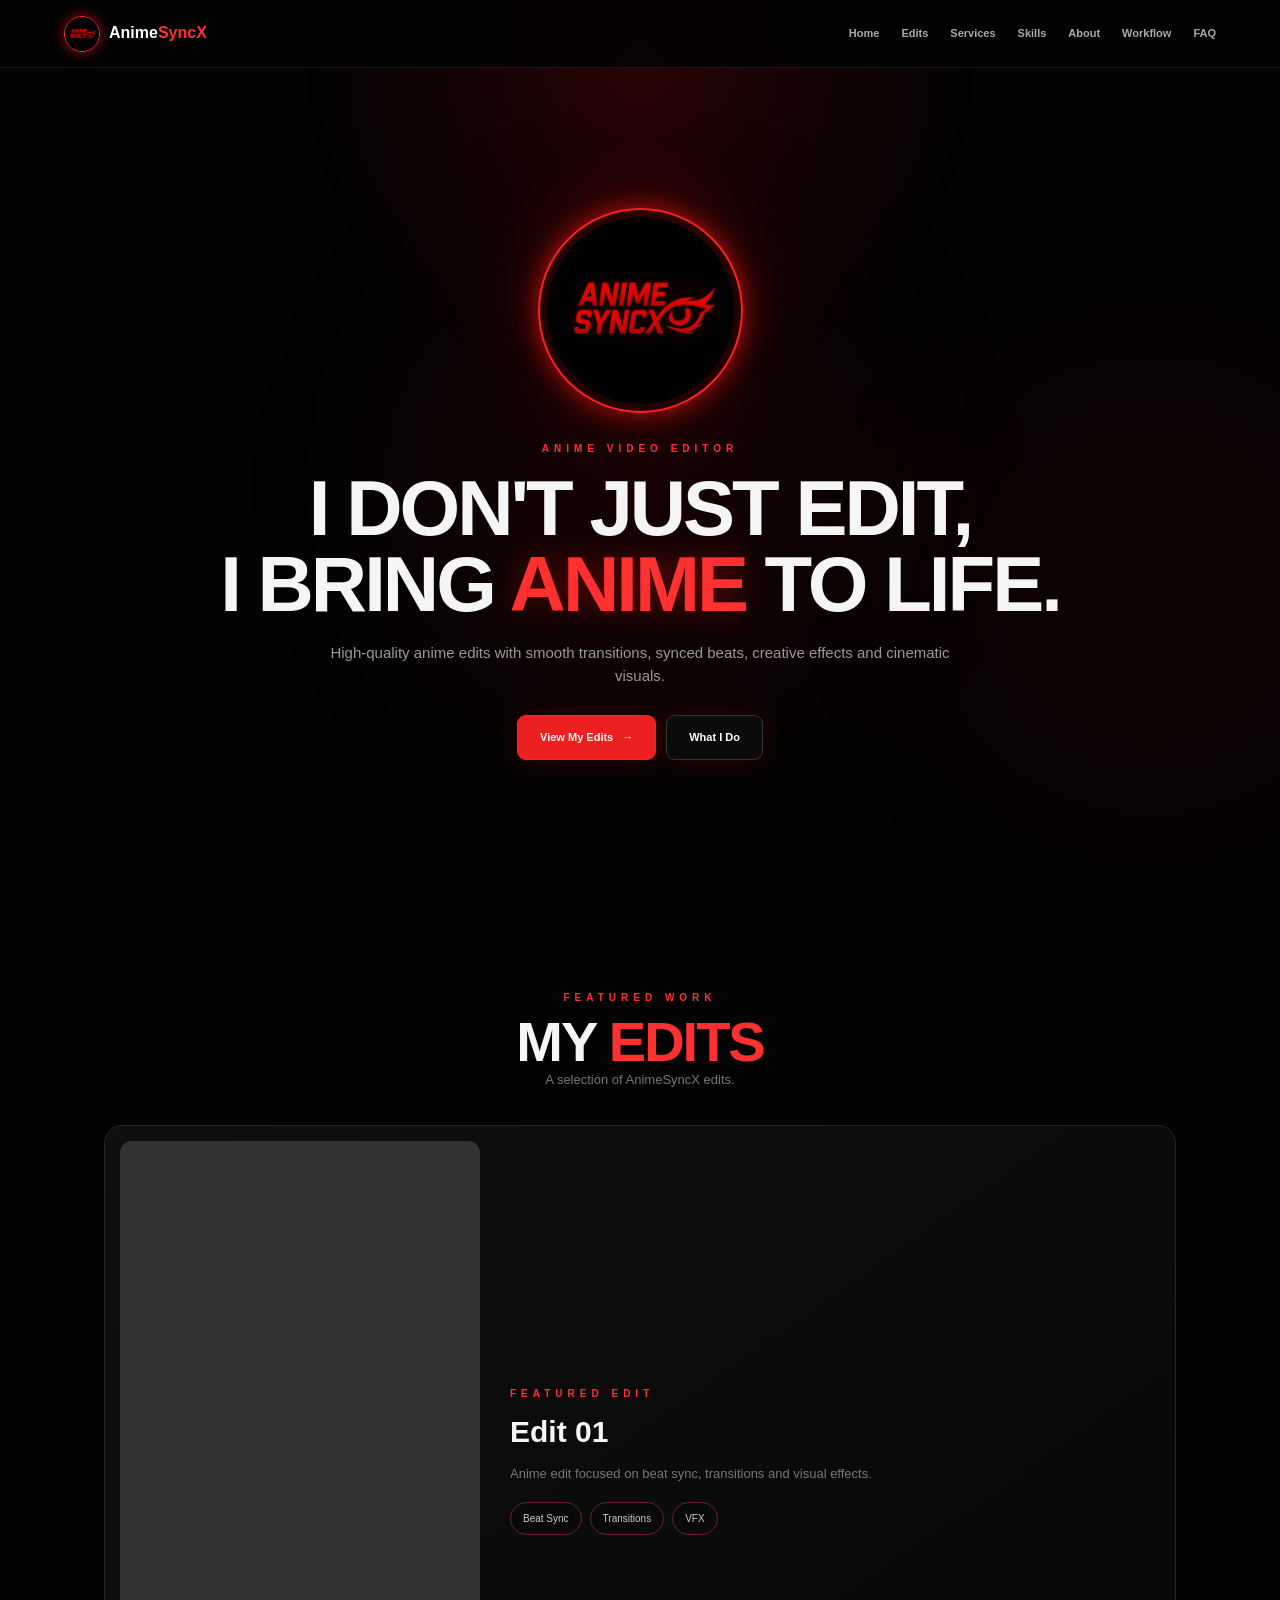
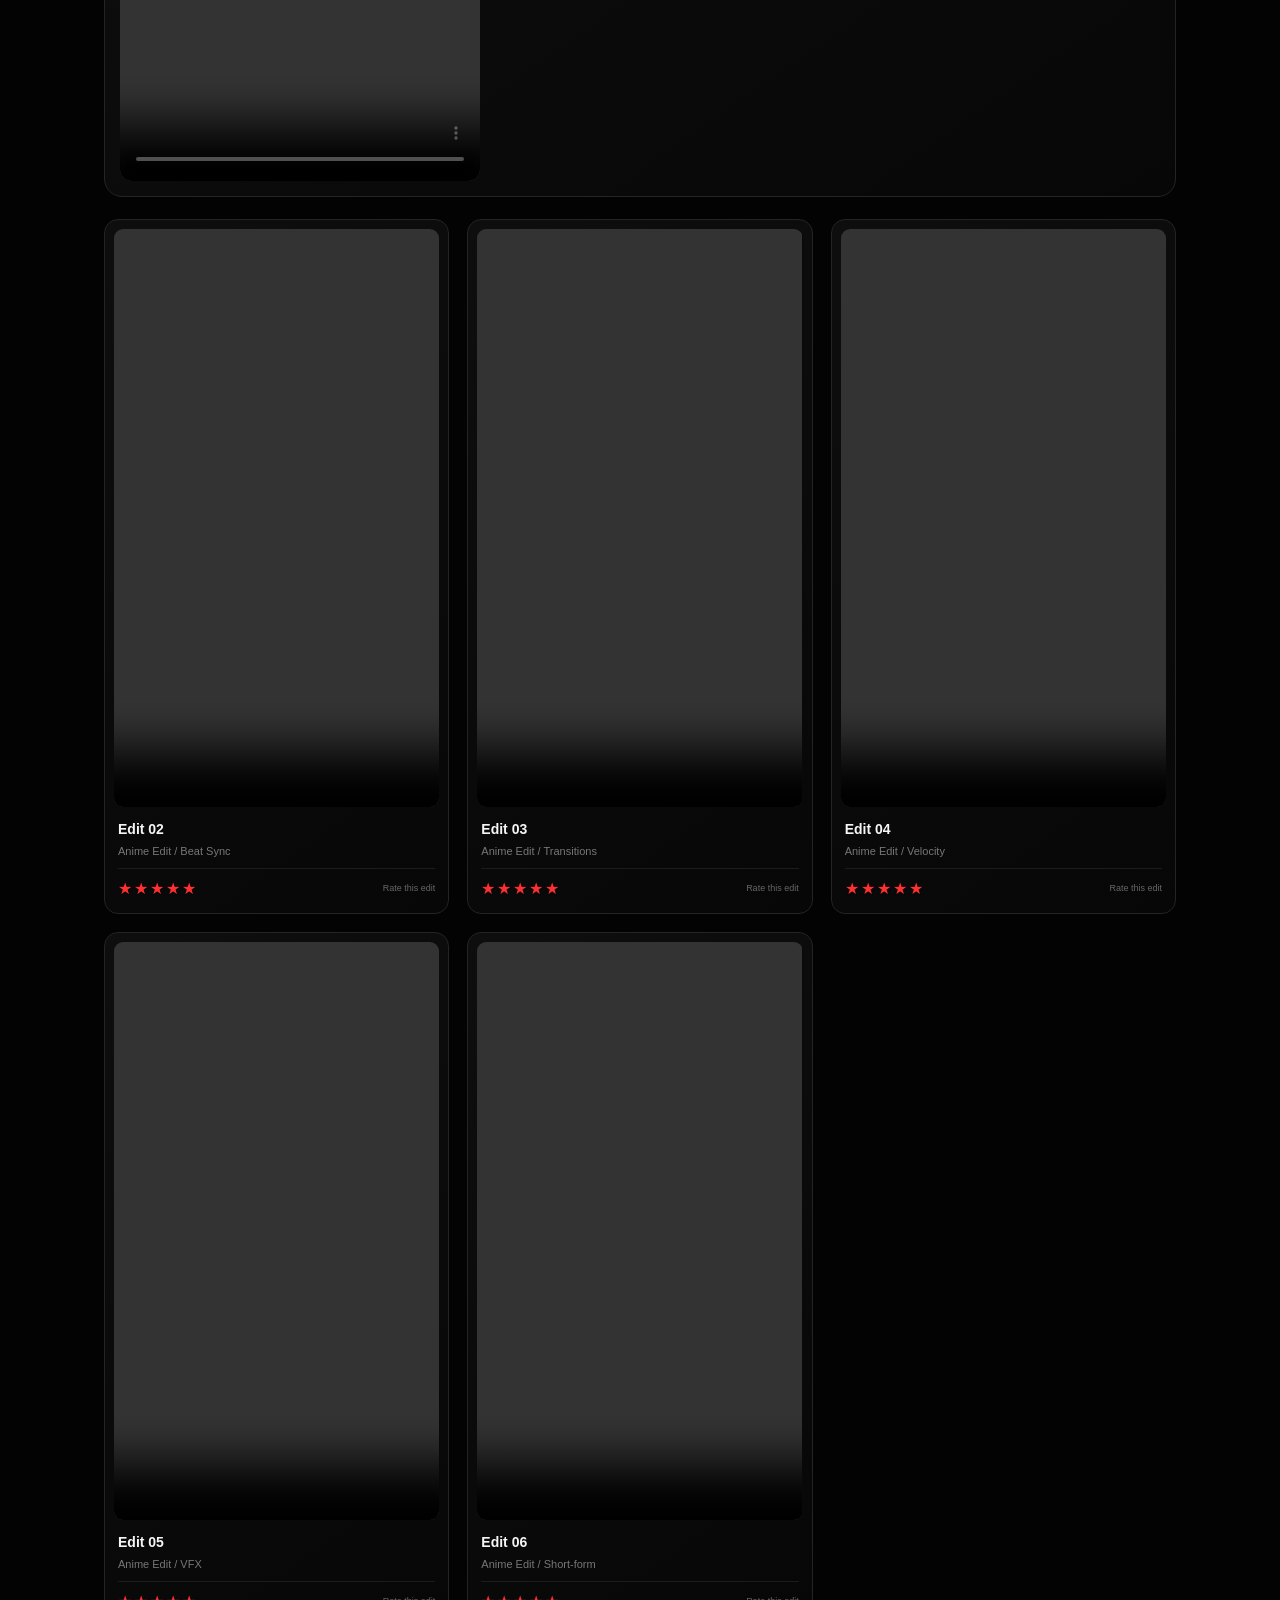
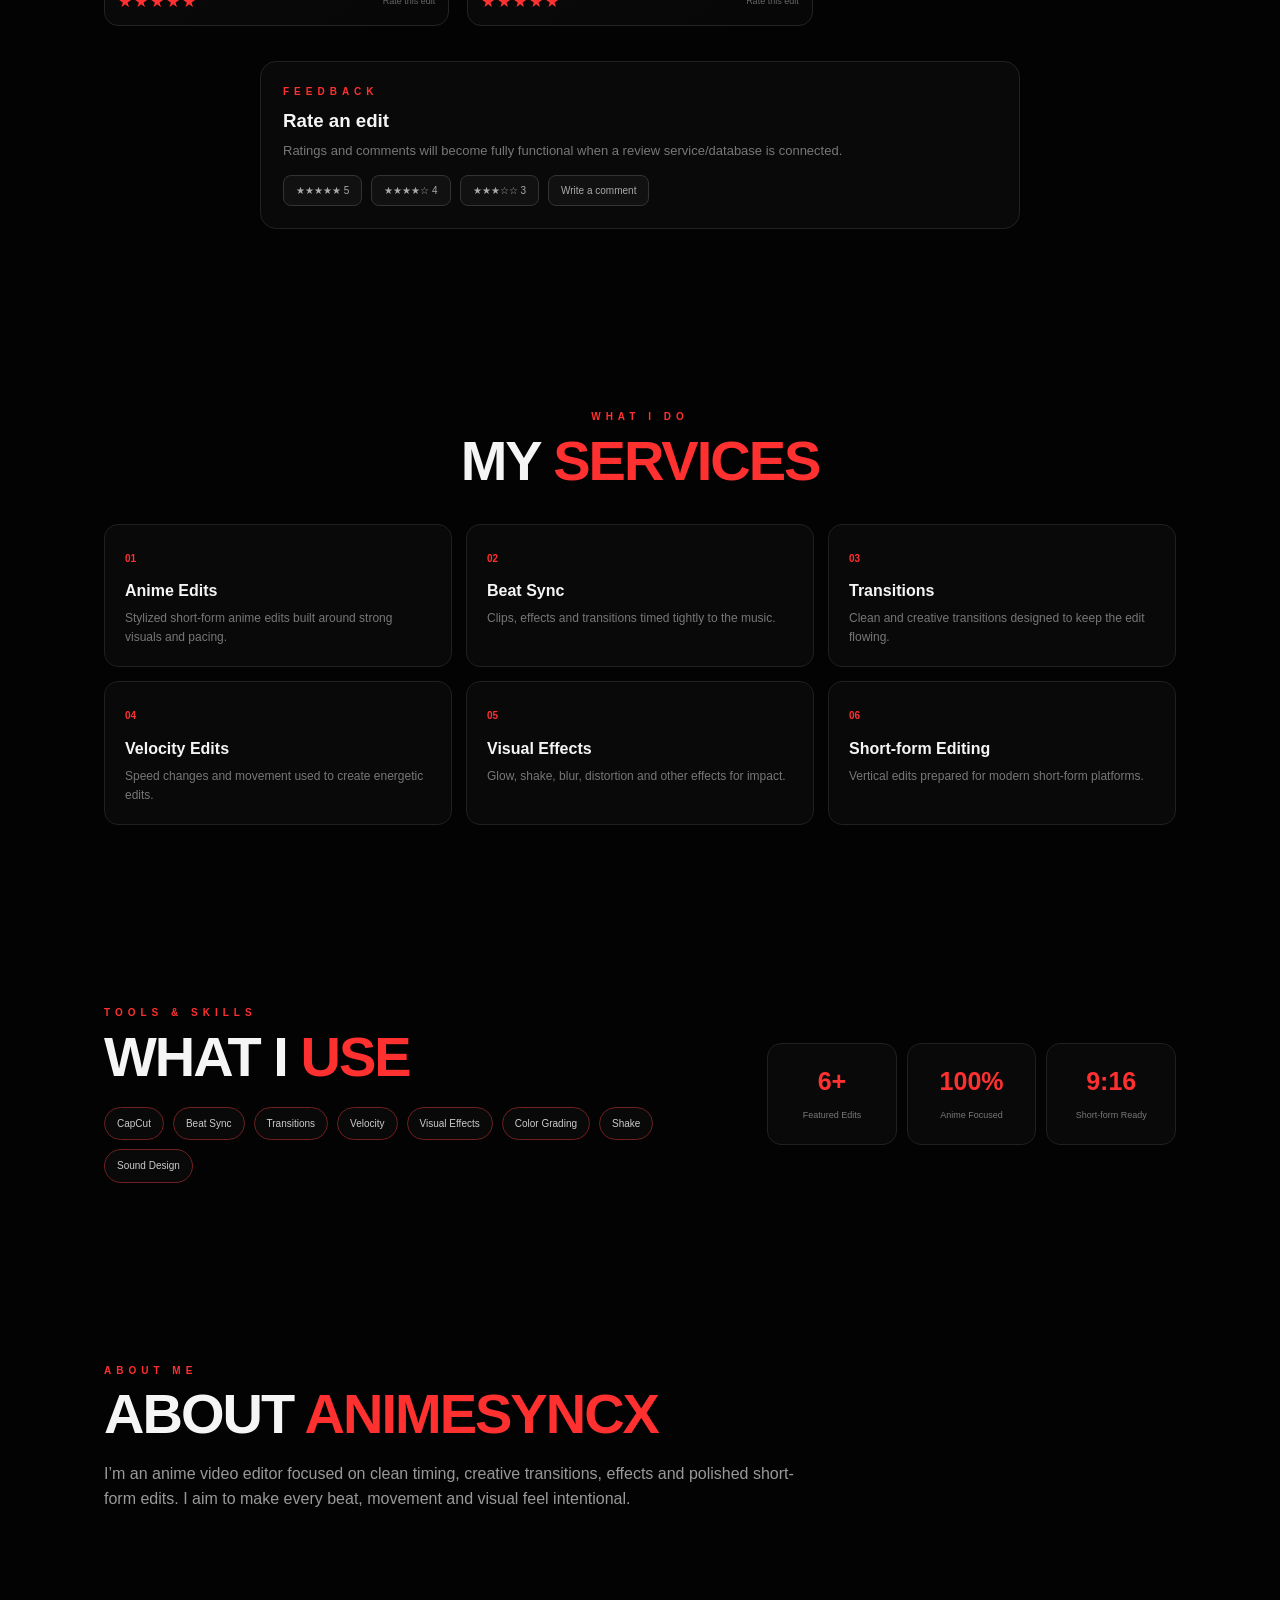
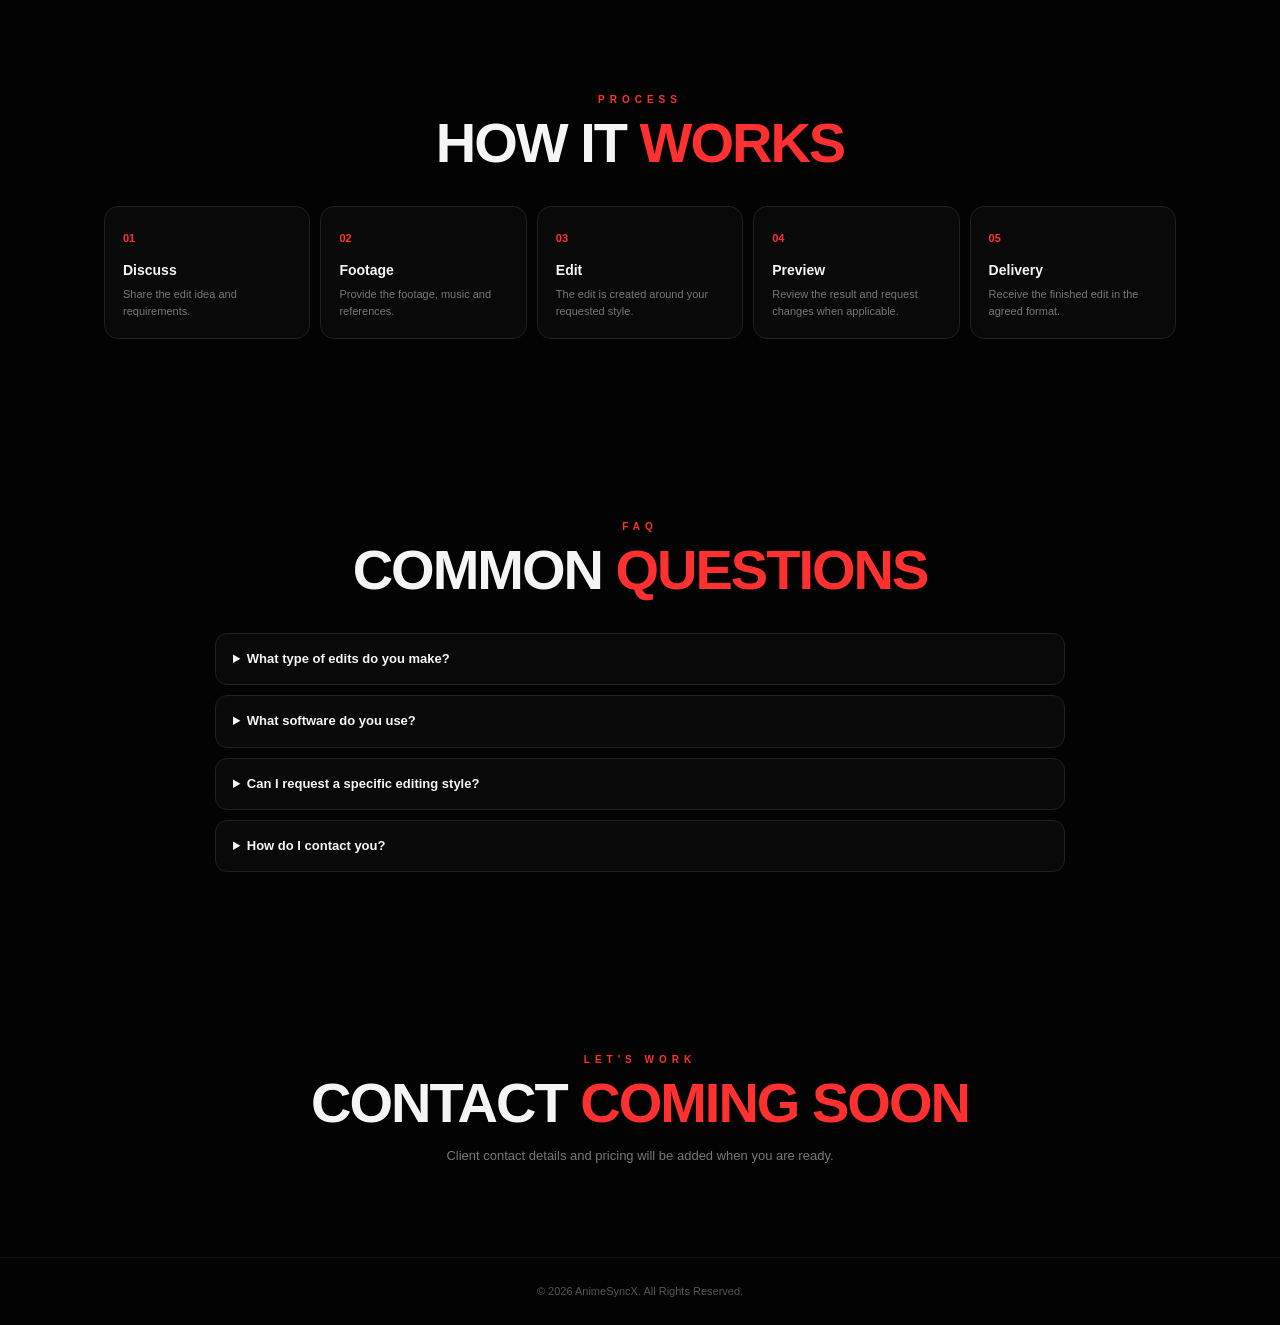
==== AnimeSyncX_index.html @ 9ec36133 "Add files via upload" ====
<!DOCTYPE html>
<html lang="en">
<head>
<meta charset="UTF-8">
<meta name="viewport" content="width=device-width, initial-scale=1.0">
<meta name="description" content="AnimeSyncX — Anime video editor portfolio featuring beat sync, transitions, velocity editing and visual effects.">
<title>AnimeSyncX — Anime Video Editor</title>
<link rel="icon" href="logo.png" type="image/png">
<link rel="stylesheet" href="style.css">
</head>
<body>
<header class="nav">
<a href="#home" class="brand"><img src="logo.png" alt="AnimeSyncX logo"><span>Anime<span class="red">SyncX</span></span></a>
<nav>
<a href="#home">Home</a><a href="#work">Edits</a><a href="#services">Services</a><a href="#skills">Skills</a><a href="#about">About</a><a href="#workflow">Workflow</a><a href="#faq">FAQ</a>
</nav>
</header>
<main>
<section id="home" class="hero">
<div class="hero-logo"><img src="logo.png" alt="AnimeSyncX logo"></div>
<p class="eyebrow">ANIME VIDEO EDITOR</p>
<h1>I DON'T JUST EDIT,<br>I BRING <span>ANIME</span> TO LIFE.</h1>
<p class="intro">High-quality anime edits with smooth transitions, synced beats, creative effects and cinematic visuals.</p>
<div class="hero-actions"><a class="button" href="#work">View My Edits <span>→</span></a><a class="button secondary" href="#services">What I Do</a></div>
</section>

<section id="work" class="section">
<div class="section-head"><p class="eyebrow">FEATURED WORK</p><h2>MY <span class="red">EDITS</span></h2><p class="muted">A selection of AnimeSyncX edits.</p></div>
<div class="featured-card">
<div class="featured-video"><video controls playsinline preload="metadata" src="videos/edit1.mp4"></video></div>
<div class="featured-info"><p class="eyebrow">FEATURED EDIT</p><h3>Edit 01</h3><p class="muted">Anime edit focused on beat sync, transitions and visual effects.</p><div class="tags"><span>Beat Sync</span><span>Transitions</span><span>VFX</span></div></div>
</div>

<div class="work-grid">
<article class="card"><video controls playsinline preload="metadata" src="videos/edit2.mp4"></video><h3>Edit 02</h3><p>Anime Edit / Beat Sync</p><div class="rating"><span>★★★★★</span><small>Rate this edit</small></div></article>
<article class="card"><video controls playsinline preload="metadata" src="videos/edit3.mp4"></video><h3>Edit 03</h3><p>Anime Edit / Transitions</p><div class="rating"><span>★★★★★</span><small>Rate this edit</small></div></article>
<article class="card"><video controls playsinline preload="metadata" src="videos/edit4.mp4"></video><h3>Edit 04</h3><p>Anime Edit / Velocity</p><div class="rating"><span>★★★★★</span><small>Rate this edit</small></div></article>
<article class="card"><video controls playsinline preload="metadata" src="videos/edit5.mp4"></video><h3>Edit 05</h3><p>Anime Edit / VFX</p><div class="rating"><span>★★★★★</span><small>Rate this edit</small></div></article>
<article class="card"><video controls playsinline preload="metadata" src="videos/edit6.mp4"></video><h3>Edit 06</h3><p>Anime Edit / Short-form</p><div class="rating"><span>★★★★★</span><small>Rate this edit</small></div></article>
</div>

<div class="review-box"><p class="eyebrow">FEEDBACK</p><h3>Rate an edit</h3><p class="muted">Ratings and comments will become fully functional when a review service/database is connected.</p><div class="review-actions"><button type="button">★★★★★ 5</button><button type="button">★★★★☆ 4</button><button type="button">★★★☆☆ 3</button><button type="button">Write a comment</button></div></div>
</section>

<section id="services" class="section"><div class="section-head"><p class="eyebrow">WHAT I DO</p><h2>MY <span class="red">SERVICES</span></h2></div>
<div class="service-grid">
<article class="service"><span>01</span><h3>Anime Edits</h3><p>Stylized short-form anime edits built around strong visuals and pacing.</p></article>
<article class="service"><span>02</span><h3>Beat Sync</h3><p>Clips, effects and transitions timed tightly to the music.</p></article>
<article class="service"><span>03</span><h3>Transitions</h3><p>Clean and creative transitions designed to keep the edit flowing.</p></article>
<article class="service"><span>04</span><h3>Velocity Edits</h3><p>Speed changes and movement used to create energetic edits.</p></article>
<article class="service"><span>05</span><h3>Visual Effects</h3><p>Glow, shake, blur, distortion and other effects for impact.</p></article>
<article class="service"><span>06</span><h3>Short-form Editing</h3><p>Vertical edits prepared for modern short-form platforms.</p></article>
</div></section>

<section id="skills" class="section split-section"><div><p class="eyebrow">TOOLS & SKILLS</p><h2>WHAT I <span class="red">USE</span></h2><div class="skills"><span>CapCut</span><span>Beat Sync</span><span>Transitions</span><span>Velocity</span><span>Visual Effects</span><span>Color Grading</span><span>Shake</span><span>Sound Design</span></div></div>
<div class="stats"><div><strong>6+</strong><small>Featured Edits</small></div><div><strong>100%</strong><small>Anime Focused</small></div><div><strong>9:16</strong><small>Short-form Ready</small></div></div></section>

<section id="about" class="section about"><p class="eyebrow">ABOUT ME</p><h2>ABOUT <span class="red">ANIMESYNCX</span></h2><p class="about-text">I’m an anime video editor focused on clean timing, creative transitions, effects and polished short-form edits. I aim to make every beat, movement and visual feel intentional.</p></section>

<section id="workflow" class="section"><div class="section-head"><p class="eyebrow">PROCESS</p><h2>HOW IT <span class="red">WORKS</span></h2></div><div class="workflow">
<div><b>01</b><h3>Discuss</h3><p>Share the edit idea and requirements.</p></div><div><b>02</b><h3>Footage</h3><p>Provide the footage, music and references.</p></div><div><b>03</b><h3>Edit</h3><p>The edit is created around your requested style.</p></div><div><b>04</b><h3>Preview</h3><p>Review the result and request changes when applicable.</p></div><div><b>05</b><h3>Delivery</h3><p>Receive the finished edit in the agreed format.</p></div>
</div></section>

<section id="faq" class="section"><div class="section-head"><p class="eyebrow">FAQ</p><h2>COMMON <span class="red">QUESTIONS</span></h2></div><div class="faq">
<details><summary>What type of edits do you make?</summary><p>Anime edits, beat-sync edits, transition edits, velocity edits, VFX edits and short-form content.</p></details>
<details><summary>What software do you use?</summary><p>CapCut is currently part of my editing workflow.</p></details>
<details><summary>Can I request a specific editing style?</summary><p>Yes. You can provide references and explain the style you want.</p></details>
<details><summary>How do I contact you?</summary><p>Contact details will be added here when AnimeSyncX is ready for client work.</p></details>
</div></section>

<section id="contact" class="section contact"><p class="eyebrow">LET'S WORK</p><h2>CONTACT <span class="red">COMING SOON</span></h2><p class="muted">Client contact details and pricing will be added when you are ready.</p></section>
</main>
<footer>© 2026 AnimeSyncX. All Rights Reserved.</footer>
</body>
</html>
---- style.css ----
*{box-sizing:border-box;margin:0;padding:0}
html{scroll-behavior:smooth}
body{font-family:Arial,Helvetica,sans-serif;background:#030303;color:#f5f5f5;line-height:1.55;overflow-x:hidden}
body:before{content:"";position:fixed;inset:0;pointer-events:none;background:radial-gradient(circle at 50% 7%,rgba(255,15,15,.15),transparent 32%),radial-gradient(circle at 90% 65%,rgba(255,0,0,.06),transparent 28%);z-index:-2}
.nav{position:sticky;top:0;z-index:50;min-height:68px;padding:10px 5%;display:flex;align-items:center;justify-content:space-between;background:rgba(3,3,3,.84);backdrop-filter:blur(18px);border-bottom:1px solid #181818}
.brand{display:flex;align-items:center;gap:9px;color:#fff;text-decoration:none;font-weight:900;font-size:16px}.brand img{width:36px;height:36px;border-radius:50%;object-fit:cover;border:1px solid #ff2424;box-shadow:0 0 14px rgba(255,30,30,.55)}.brand .red,.red{color:#ff3030}
.nav nav{display:flex;gap:22px}.nav nav a{color:#aaa;text-decoration:none;font-size:11px;font-weight:800;transition:.2s}.nav nav a:hover{color:#ff3030}
.hero{min-height:calc(100vh - 68px);display:flex;flex-direction:column;align-items:center;justify-content:center;text-align:center;padding:70px 6%;position:relative}
.hero:before{content:"";position:absolute;width:430px;height:430px;border-radius:50%;background:rgba(255,0,0,.08);filter:blur(100px);z-index:-1}
.hero-logo{width:205px;height:205px;border-radius:50%;padding:7px;border:2px solid #ff2222;box-shadow:0 0 25px rgba(255,20,20,.7),0 0 90px rgba(255,0,0,.18),inset 0 0 30px rgba(255,0,0,.18);margin-bottom:28px}.hero-logo img{width:100%;height:100%;border-radius:50%;object-fit:cover}
.eyebrow{color:#ff3030;font-size:10px;font-weight:900;letter-spacing:5px}
h1{font-size:clamp(42px,7vw,78px);line-height:.98;letter-spacing:-3px;margin:14px 0 18px;font-weight:900}h1 span{color:#ff3030;text-shadow:0 0 28px rgba(255,20,20,.35)}
.intro{max-width:620px;color:#999;font-size:15px;margin-bottom:28px}
.hero-actions{display:flex;gap:10px;flex-wrap:wrap;justify-content:center}.button{display:inline-flex;align-items:center;gap:9px;padding:13px 22px;border:1px solid #ff2424;border-radius:9px;background:#ed2020;color:#fff;text-decoration:none;font-size:11px;font-weight:900;box-shadow:0 0 22px rgba(255,20,20,.16);transition:.25s}.button:hover{background:#ff3030;transform:translateY(-2px);box-shadow:0 0 30px rgba(255,20,20,.4)}.button.secondary{background:#0b0b0b;border-color:#333}
.section{max-width:1200px;margin:auto;padding:90px 5%}.section-head{text-align:center;margin-bottom:35px}h2{font-size:clamp(36px,5vw,56px);line-height:1;margin-top:8px;letter-spacing:-2px}.muted{color:#777;font-size:13px}
.featured-card{display:grid;grid-template-columns:minmax(230px,360px) 1fr;gap:30px;align-items:center;background:linear-gradient(145deg,#0f0f0f,#070707);border:1px solid #242424;border-radius:18px;padding:15px;margin-bottom:22px}.featured-video video{width:100%;aspect-ratio:9/16;display:block;object-fit:cover;border-radius:12px;background:#090909}.featured-info h3{font-size:30px;margin:8px 0}.tags{display:flex;flex-wrap:wrap;gap:8px;margin-top:18px}.tags span,.skills span{border:1px solid #712020;border-radius:999px;padding:8px 12px;color:#ccc;font-size:10px;background:#090909}
.work-grid{display:grid;grid-template-columns:repeat(3,1fr);gap:18px}.card{background:linear-gradient(145deg,#0e0e0e,#070707);border:1px solid #242424;border-radius:14px;padding:9px;transition:.3s;overflow:hidden}.card:hover{transform:translateY(-7px);border-color:#e52a2a;box-shadow:0 15px 45px rgba(0,0,0,.6),0 0 22px rgba(255,20,20,.12)}.card video{width:100%;aspect-ratio:9/16;display:block;object-fit:cover;border-radius:9px;background:#090909}.card h3{font-size:14px;margin:12px 4px 2px}.card p{color:#777;font-size:11px;margin:0 4px 5px}.rating{display:flex;align-items:center;justify-content:space-between;border-top:1px solid #1c1c1c;margin:8px 4px 2px;padding-top:8px}.rating span{color:#ff3030;letter-spacing:2px}.rating small{color:#666;font-size:9px}
.review-box{max-width:760px;margin:35px auto 0;padding:22px;background:#090909;border:1px solid #222;border-radius:16px}.review-box h3{margin:6px 0}.review-actions{display:flex;gap:9px;flex-wrap:wrap;margin-top:14px}.review-actions button{border:1px solid #333;background:#111;color:#aaa;border-radius:8px;padding:9px 12px;font-size:10px}.review-actions button:hover{border-color:#ff3030;color:#fff}
.service-grid{display:grid;grid-template-columns:repeat(3,1fr);gap:14px}.service{background:#090909;border:1px solid #202020;border-radius:14px;padding:20px;transition:.25s}.service:hover{border-color:#8e2020;transform:translateY(-4px)}.service span{color:#ff3030;font-size:10px;font-weight:900}.service h3{margin:10px 0 5px;font-size:16px}.service p{color:#777;font-size:12px}
.split-section{display:grid;grid-template-columns:1.2fr .8fr;gap:50px;align-items:center}.skills{display:flex;flex-wrap:wrap;gap:9px;margin-top:22px}.stats{display:grid;grid-template-columns:repeat(3,1fr);gap:10px}.stats div{background:#090909;border:1px solid #202020;border-radius:14px;padding:18px 10px;text-align:center}.stats strong{display:block;color:#ff3030;font-size:25px}.stats small{color:#777;font-size:9px}.about-text{max-width:720px;color:#999;font-size:16px;margin-top:20px}
.workflow{display:grid;grid-template-columns:repeat(5,1fr);gap:10px}.workflow div{background:#090909;border:1px solid #202020;border-radius:14px;padding:18px}.workflow b{color:#ff3030;font-size:11px}.workflow h3{font-size:14px;margin:10px 0 4px}.workflow p{color:#777;font-size:11px}
.faq{max-width:850px;margin:auto;display:grid;gap:10px}.faq details{background:#090909;border:1px solid #202020;border-radius:12px;padding:15px 17px}.faq summary{cursor:pointer;font-weight:700;font-size:13px}.faq details p{color:#777;font-size:12px;margin-top:10px}
.contact{text-align:center}.contact .muted{margin-top:15px}
footer{text-align:center;color:#555;font-size:11px;padding:25px;border-top:1px solid #151515}
@media(max-width:900px){.work-grid,.service-grid{grid-template-columns:repeat(2,1fr)}.workflow{grid-template-columns:repeat(2,1fr)}.split-section{grid-template-columns:1fr}.featured-card{grid-template-columns:250px 1fr}}
@media(max-width:600px){.nav{flex-direction:column;gap:10px;padding:12px 5%}.nav nav{gap:13px;flex-wrap:wrap;justify-content:center}.nav nav a{font-size:9px}.hero{padding:60px 5%}.hero-logo{width:165px;height:165px}h1{font-size:43px}.work-grid,.service-grid,.workflow{grid-template-columns:1fr}.featured-card{grid-template-columns:1fr}.featured-video{max-width:270px;margin:auto}.section{padding:70px 5%}.stats{grid-template-columns:1fr 1fr 1fr}}
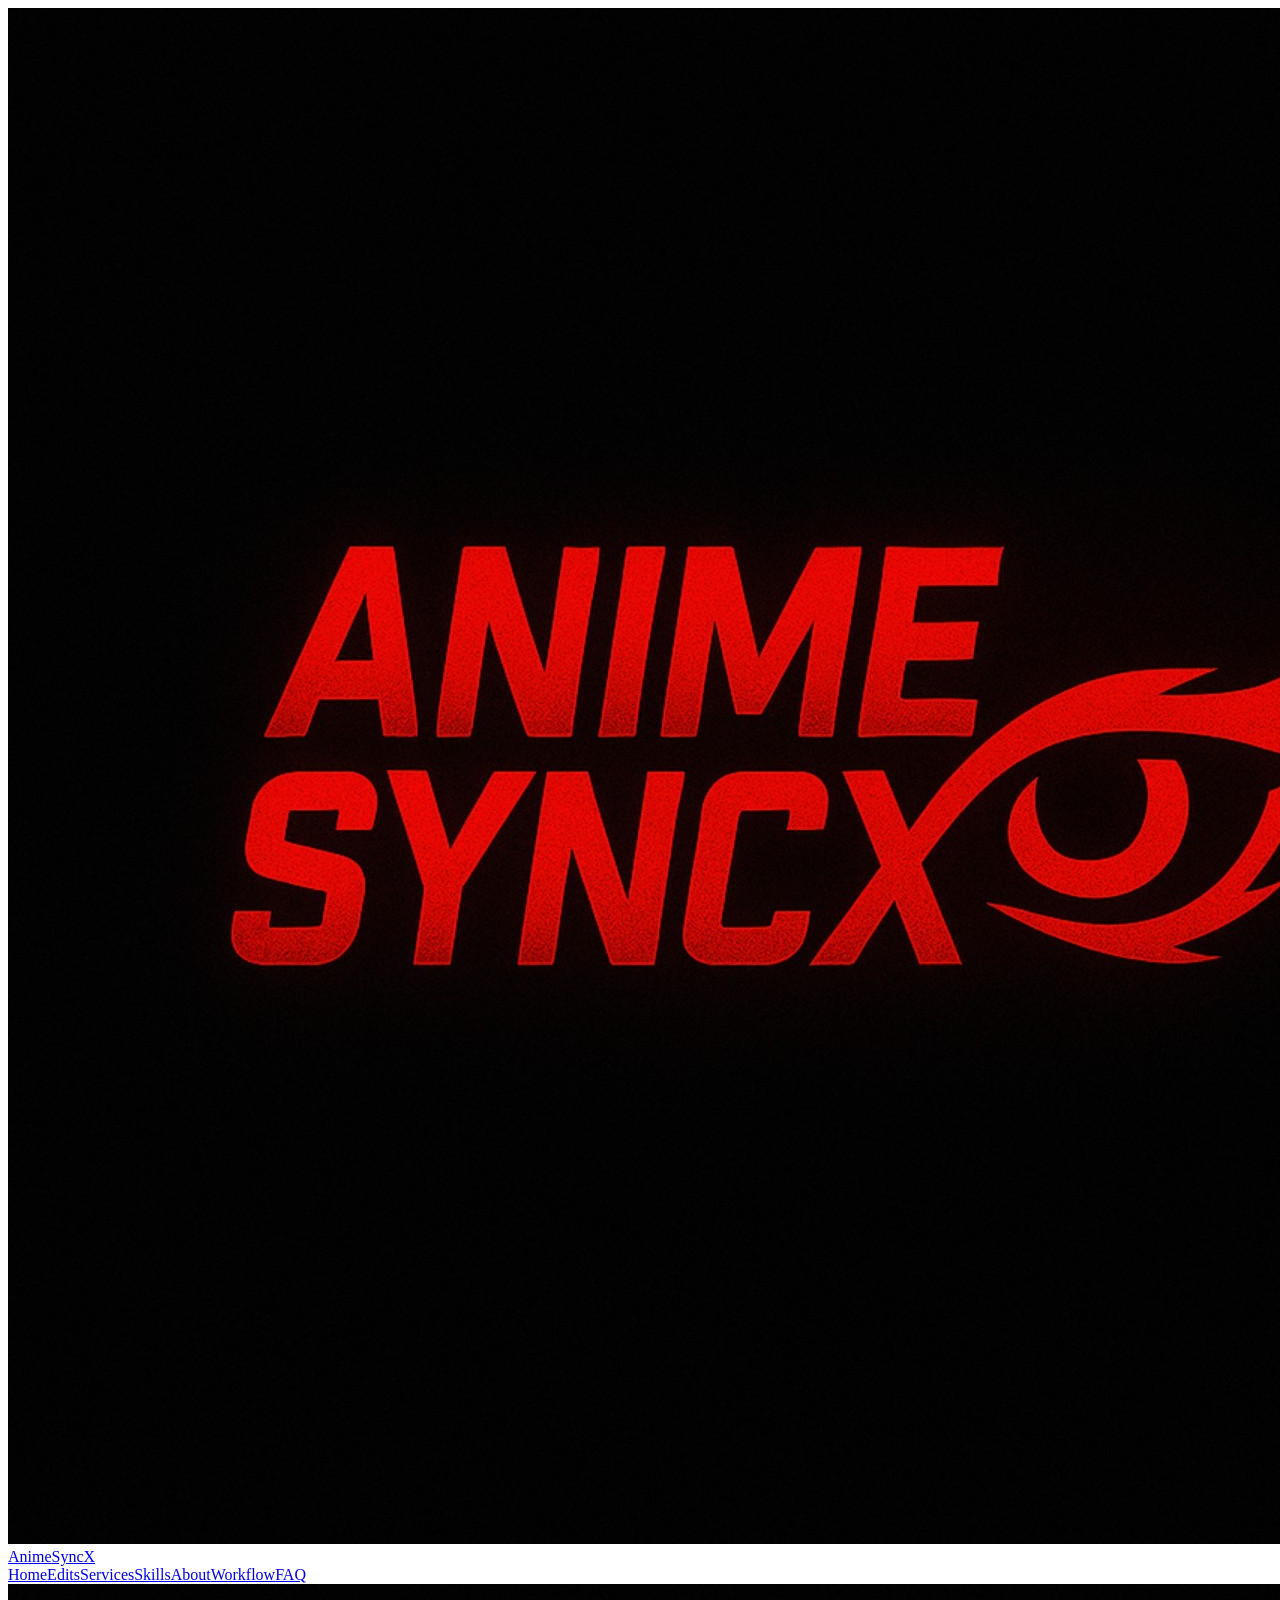
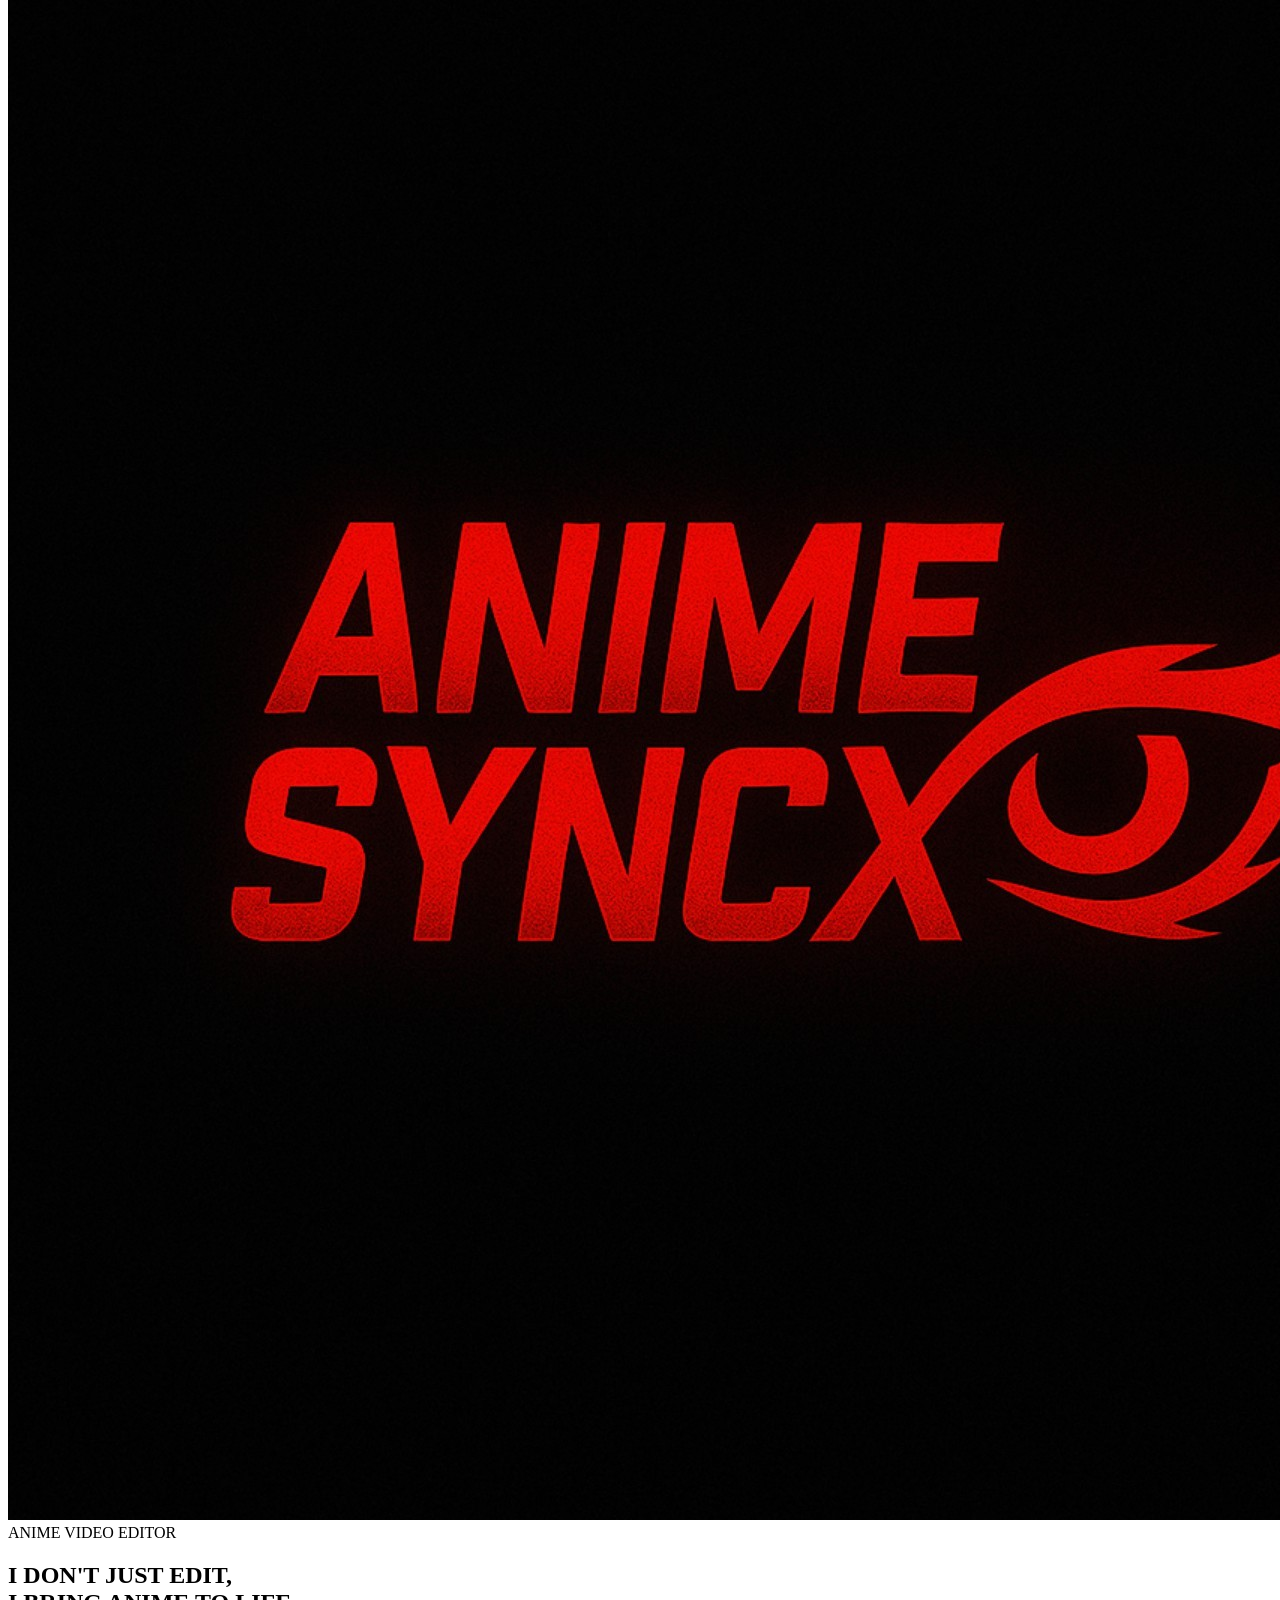
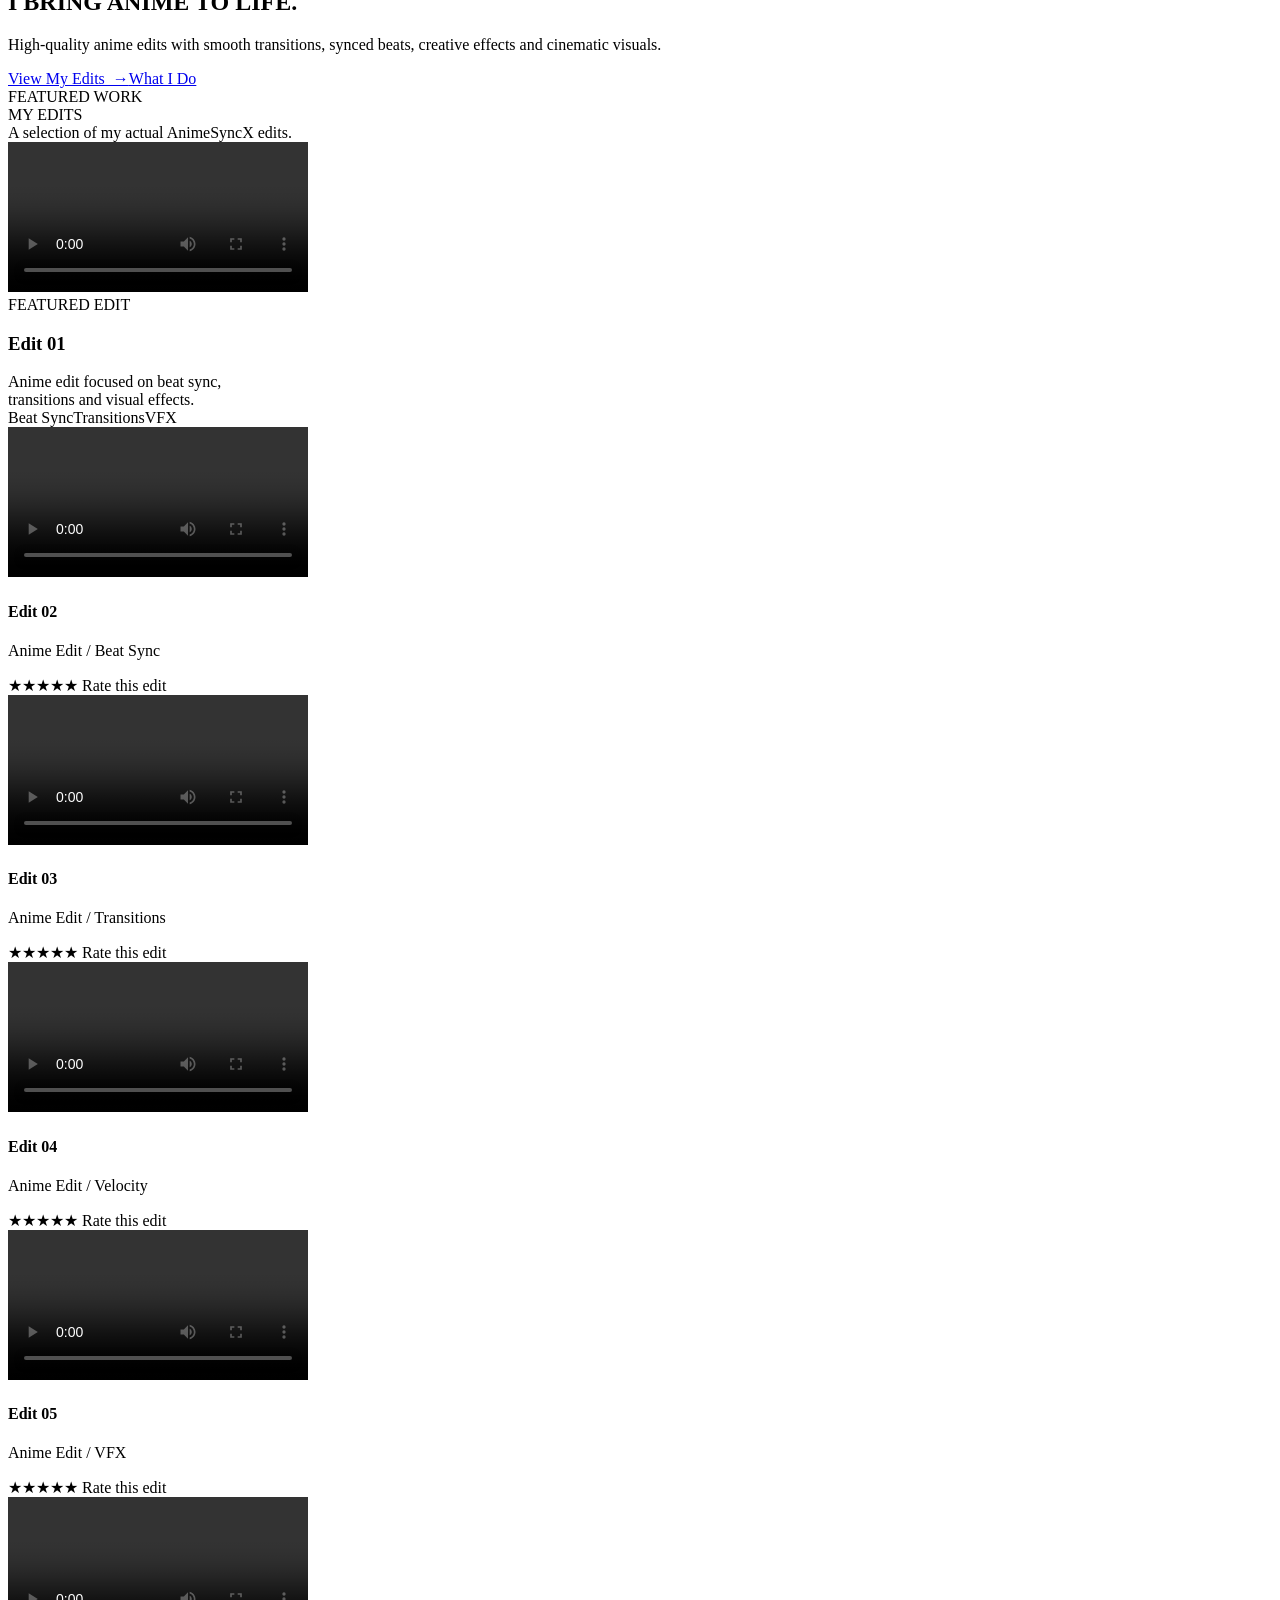
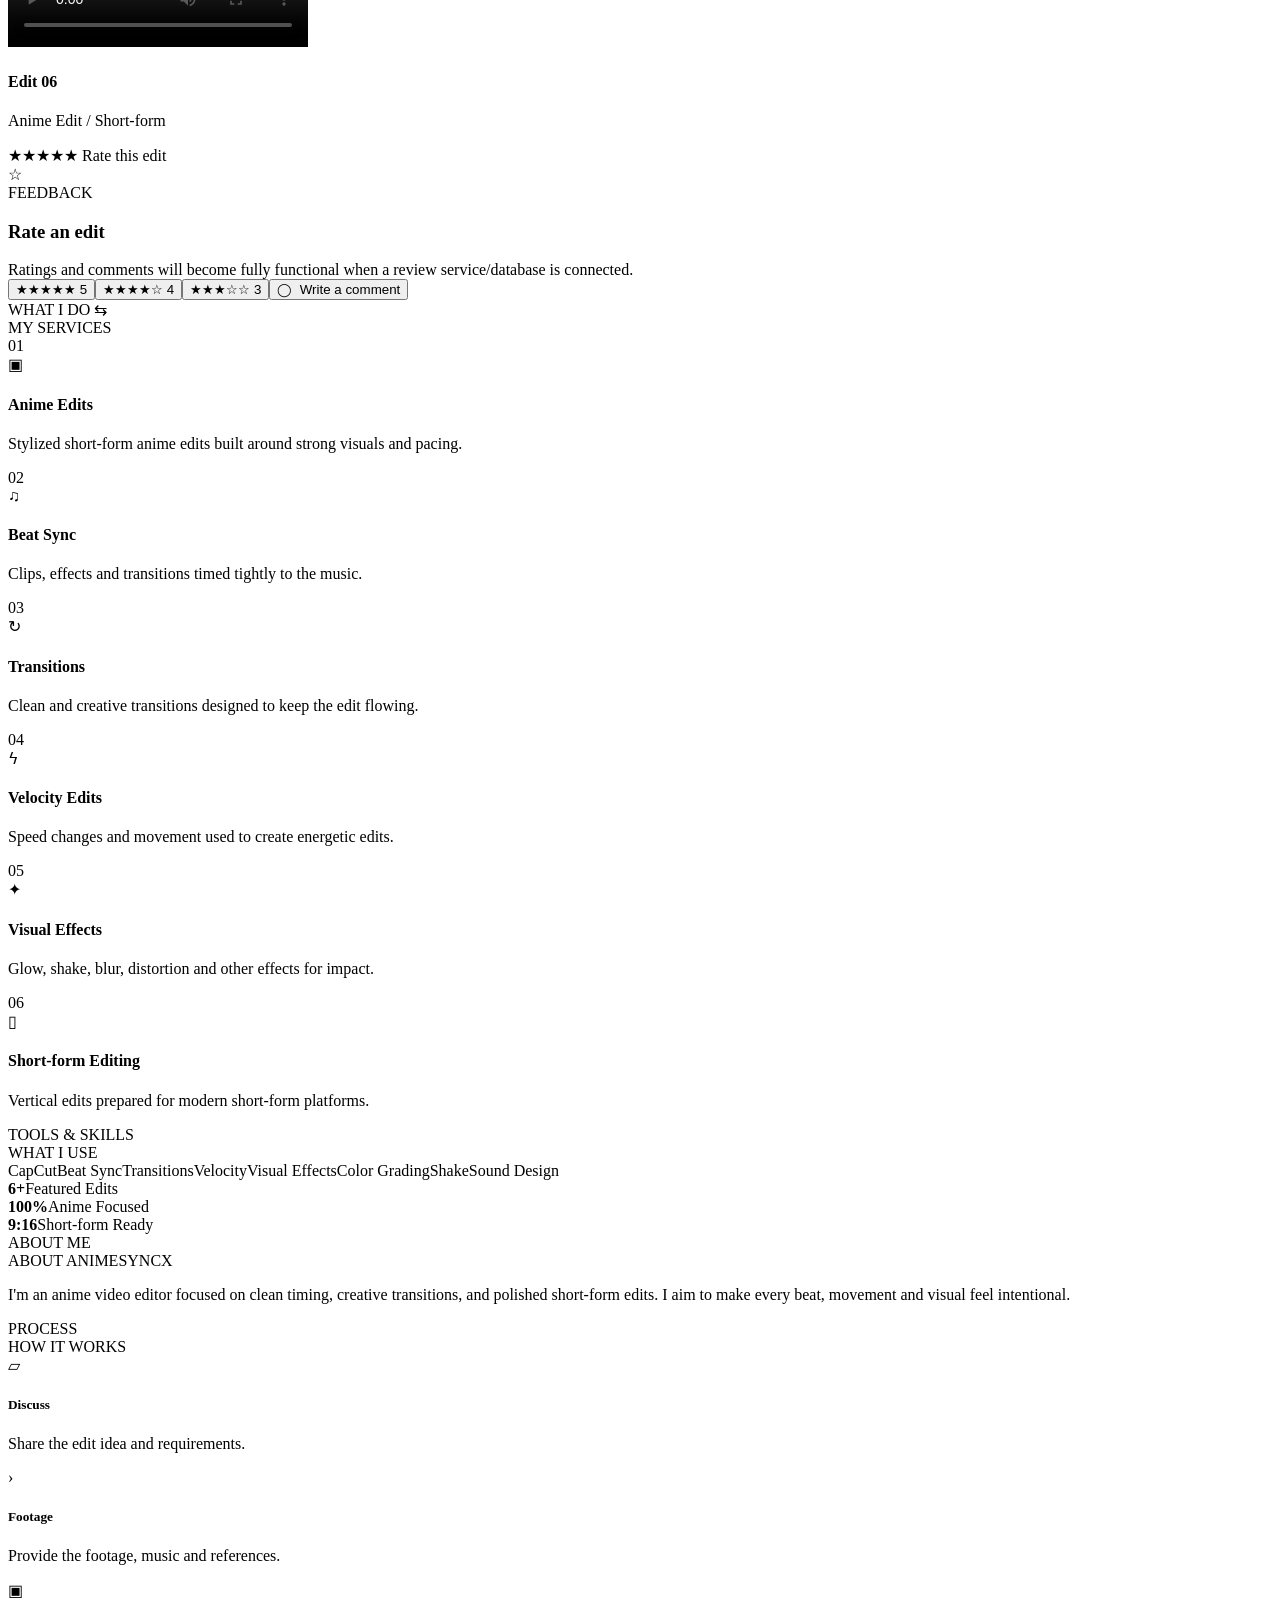
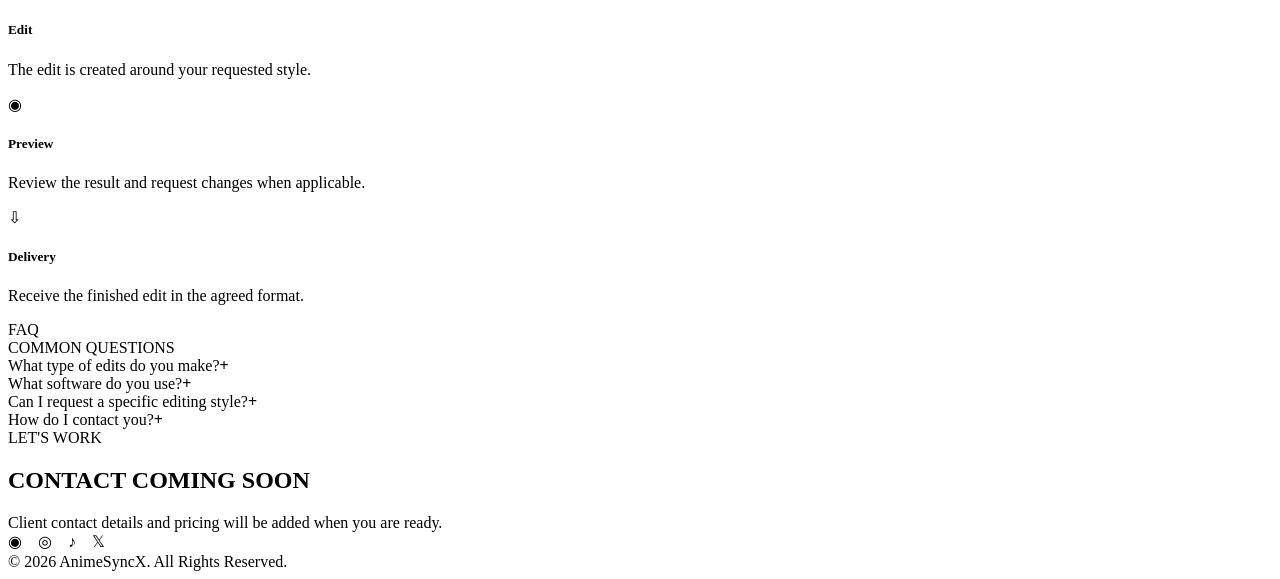
==== commit 41b5d596: "Add files via upload" ====
--- a/AnimeSyncX_index.html
+++ b/AnimeSyncX_index.html
@@ -1,75 +1,55 @@
-<!DOCTYPE html>
+<!doctype html>
 <html lang="en">
 <head>
-<meta charset="UTF-8">
-<meta name="viewport" content="width=device-width, initial-scale=1.0">
-<meta name="description" content="AnimeSyncX — Anime video editor portfolio featuring beat sync, transitions, velocity editing and visual effects.">
+<meta charset="utf-8">
+<meta name="viewport" content="width=device-width,initial-scale=1">
 <title>AnimeSyncX — Anime Video Editor</title>
-<link rel="icon" href="logo.png" type="image/png">
 <link rel="stylesheet" href="style.css">
 </head>
 <body>
-<header class="nav">
-<a href="#home" class="brand"><img src="logo.png" alt="AnimeSyncX logo"><span>Anime<span class="red">SyncX</span></span></a>
-<nav>
-<a href="#home">Home</a><a href="#work">Edits</a><a href="#services">Services</a><a href="#skills">Skills</a><a href="#about">About</a><a href="#workflow">Workflow</a><a href="#faq">FAQ</a>
-</nav>
-</header>
-<main>
-<section id="home" class="hero">
-<div class="hero-logo"><img src="logo.png" alt="AnimeSyncX logo"></div>
-<p class="eyebrow">ANIME VIDEO EDITOR</p>
+<header class="nav"><div class="nav-inner">
+<a class="brand" href="#home"><img src="logo.png" alt="AnimeSyncX logo"><span>Anime<span>SyncX</span></span></a>
+<nav class="nav-links"><a href="#home">Home</a><a href="#edits">Edits</a><a href="#services">Services</a><a href="#skills">Skills</a><a href="#about">About</a><a href="#workflow">Workflow</a><a href="#faq">FAQ</a></nav>
+</div></header>
+<main id="home">
+<section class="hero"><div class="container hero-inner">
+<div class="hero-logo"><img src="logo.png" alt="AnimeSyncX"></div>
+<div class="hero-copy"><div class="kicker">ANIME VIDEO EDITOR</div>
 <h1>I DON'T JUST EDIT,<br>I BRING <span>ANIME</span> TO LIFE.</h1>
-<p class="intro">High-quality anime edits with smooth transitions, synced beats, creative effects and cinematic visuals.</p>
-<div class="hero-actions"><a class="button" href="#work">View My Edits <span>→</span></a><a class="button secondary" href="#services">What I Do</a></div>
-</section>
-
-<section id="work" class="section">
-<div class="section-head"><p class="eyebrow">FEATURED WORK</p><h2>MY <span class="red">EDITS</span></h2><p class="muted">A selection of AnimeSyncX edits.</p></div>
-<div class="featured-card">
-<div class="featured-video"><video controls playsinline preload="metadata" src="videos/edit1.mp4"></video></div>
-<div class="featured-info"><p class="eyebrow">FEATURED EDIT</p><h3>Edit 01</h3><p class="muted">Anime edit focused on beat sync, transitions and visual effects.</p><div class="tags"><span>Beat Sync</span><span>Transitions</span><span>VFX</span></div></div>
-</div>
-
-<div class="work-grid">
-<article class="card"><video controls playsinline preload="metadata" src="videos/edit2.mp4"></video><h3>Edit 02</h3><p>Anime Edit / Beat Sync</p><div class="rating"><span>★★★★★</span><small>Rate this edit</small></div></article>
-<article class="card"><video controls playsinline preload="metadata" src="videos/edit3.mp4"></video><h3>Edit 03</h3><p>Anime Edit / Transitions</p><div class="rating"><span>★★★★★</span><small>Rate this edit</small></div></article>
-<article class="card"><video controls playsinline preload="metadata" src="videos/edit4.mp4"></video><h3>Edit 04</h3><p>Anime Edit / Velocity</p><div class="rating"><span>★★★★★</span><small>Rate this edit</small></div></article>
-<article class="card"><video controls playsinline preload="metadata" src="videos/edit5.mp4"></video><h3>Edit 05</h3><p>Anime Edit / VFX</p><div class="rating"><span>★★★★★</span><small>Rate this edit</small></div></article>
-<article class="card"><video controls playsinline preload="metadata" src="videos/edit6.mp4"></video><h3>Edit 06</h3><p>Anime Edit / Short-form</p><div class="rating"><span>★★★★★</span><small>Rate this edit</small></div></article>
-</div>
-
-<div class="review-box"><p class="eyebrow">FEEDBACK</p><h3>Rate an edit</h3><p class="muted">Ratings and comments will become fully functional when a review service/database is connected.</p><div class="review-actions"><button type="button">★★★★★ 5</button><button type="button">★★★★☆ 4</button><button type="button">★★★☆☆ 3</button><button type="button">Write a comment</button></div></div>
-</section>
-
-<section id="services" class="section"><div class="section-head"><p class="eyebrow">WHAT I DO</p><h2>MY <span class="red">SERVICES</span></h2></div>
-<div class="service-grid">
-<article class="service"><span>01</span><h3>Anime Edits</h3><p>Stylized short-form anime edits built around strong visuals and pacing.</p></article>
-<article class="service"><span>02</span><h3>Beat Sync</h3><p>Clips, effects and transitions timed tightly to the music.</p></article>
-<article class="service"><span>03</span><h3>Transitions</h3><p>Clean and creative transitions designed to keep the edit flowing.</p></article>
-<article class="service"><span>04</span><h3>Velocity Edits</h3><p>Speed changes and movement used to create energetic edits.</p></article>
-<article class="service"><span>05</span><h3>Visual Effects</h3><p>Glow, shake, blur, distortion and other effects for impact.</p></article>
-<article class="service"><span>06</span><h3>Short-form Editing</h3><p>Vertical edits prepared for modern short-form platforms.</p></article>
+<p>High-quality anime edits with smooth transitions, synced beats, creative effects and cinematic visuals.</p>
+<div class="btns"><a class="btn" href="#edits">View My Edits&nbsp; →</a><a class="btn alt" href="#services">What I Do</a></div></div>
 </div></section>
 
-<section id="skills" class="section split-section"><div><p class="eyebrow">TOOLS & SKILLS</p><h2>WHAT I <span class="red">USE</span></h2><div class="skills"><span>CapCut</span><span>Beat Sync</span><span>Transitions</span><span>Velocity</span><span>Visual Effects</span><span>Color Grading</span><span>Shake</span><span>Sound Design</span></div></div>
-<div class="stats"><div><strong>6+</strong><small>Featured Edits</small></div><div><strong>100%</strong><small>Anime Focused</small></div><div><strong>9:16</strong><small>Short-form Ready</small></div></div></section>
+<section id="edits" class="feature"><div class="container">
+<div class="feature-grid"><div class="intro"><div class="section-kicker">FEATURED WORK</div><div class="section-title">MY <span>EDITS</span></div><div class="small">A selection of my actual AnimeSyncX edits.</div></div>
+<div class="featured-card"><video class="featured-video" controls preload="metadata" playsinline><source src="videos/edit1.mp4" type="video/mp4"></video><div class="feature-copy"><div class="section-kicker">FEATURED EDIT</div><h3>Edit 01</h3><div class="small">Anime edit focused on beat sync,<br>transitions and visual effects.</div><div class="tags"><span class="tag">Beat Sync</span><span class="tag">Transitions</span><span class="tag">VFX</span></div></div></div></div>
+<div class="cards">
+<article class="card"><video class="thumb-video" controls preload="metadata" playsinline><source src="videos/edit2.mp4" type="video/mp4"></video><div class="card-body"><h4>Edit 02</h4><p>Anime Edit / Beat Sync</p><div class="stars">★★★★★ <span class="rate">Rate this edit</span></div></div></article>
+<article class="card"><video class="thumb-video" controls preload="metadata" playsinline><source src="videos/edit3.mp4" type="video/mp4"></video><div class="card-body"><h4>Edit 03</h4><p>Anime Edit / Transitions</p><div class="stars">★★★★★ <span class="rate">Rate this edit</span></div></div></article>
+<article class="card"><video class="thumb-video" controls preload="metadata" playsinline><source src="videos/edit4.mp4" type="video/mp4"></video><div class="card-body"><h4>Edit 04</h4><p>Anime Edit / Velocity</p><div class="stars">★★★★★ <span class="rate">Rate this edit</span></div></div></article>
+<article class="card"><video class="thumb-video" controls preload="metadata" playsinline><source src="videos/edit5.mp4" type="video/mp4"></video><div class="card-body"><h4>Edit 05</h4><p>Anime Edit / VFX</p><div class="stars">★★★★★ <span class="rate">Rate this edit</span></div></div></article>
+<article class="card"><video class="thumb-video" controls preload="metadata" playsinline><source src="videos/edit6.mp4" type="video/mp4"></video><div class="card-body"><h4>Edit 06</h4><p>Anime Edit / Short-form</p><div class="stars">★★★★★ <span class="rate">Rate this edit</span></div></article>
+</div></div></section>
 
-<section id="about" class="section about"><p class="eyebrow">ABOUT ME</p><h2>ABOUT <span class="red">ANIMESYNCX</span></h2><p class="about-text">I’m an anime video editor focused on clean timing, creative transitions, effects and polished short-form edits. I aim to make every beat, movement and visual feel intentional.</p></section>
+<section class="feedback"><div class="container feedback-box"><div class="feedback-icon">☆</div><div><div class="section-kicker">FEEDBACK</div><h3>Rate an edit</h3><div class="small">Ratings and comments will become fully functional when a review service/database is connected.</div></div><div class="feedback-actions"><button class="rating-btn"><span>★★★★★</span> 5</button><button class="rating-btn"><span>★★★★</span>☆ 4</button><button class="rating-btn"><span>★★★</span>☆☆ 3</button><button class="comment-btn">◯ &nbsp;Write a comment</button></div></div></section>
 
-<section id="workflow" class="section"><div class="section-head"><p class="eyebrow">PROCESS</p><h2>HOW IT <span class="red">WORKS</span></h2></div><div class="workflow">
-<div><b>01</b><h3>Discuss</h3><p>Share the edit idea and requirements.</p></div><div><b>02</b><h3>Footage</h3><p>Provide the footage, music and references.</p></div><div><b>03</b><h3>Edit</h3><p>The edit is created around your requested style.</p></div><div><b>04</b><h3>Preview</h3><p>Review the result and request changes when applicable.</p></div><div><b>05</b><h3>Delivery</h3><p>Receive the finished edit in the agreed format.</p></div>
-</div></section>
+<section id="services" class="services"><div class="container service-grid"><div><div class="section-kicker">WHAT I DO ⇆</div><div class="section-title">MY <span>SERVICES</span></div></div><div class="services-list">
+<article class="service"><span class="service-num">01</span><div class="service-icon">▣</div><h4>Anime Edits</h4><p>Stylized short-form anime edits built around strong visuals and pacing.</p></article>
+<article class="service"><span class="service-num">02</span><div class="service-icon">♫</div><h4>Beat Sync</h4><p>Clips, effects and transitions timed tightly to the music.</p></article>
+<article class="service"><span class="service-num">03</span><div class="service-icon">↻</div><h4>Transitions</h4><p>Clean and creative transitions designed to keep the edit flowing.</p></article>
+<article class="service"><span class="service-num">04</span><div class="service-icon">ϟ</div><h4>Velocity Edits</h4><p>Speed changes and movement used to create energetic edits.</p></article>
+<article class="service"><span class="service-num">05</span><div class="service-icon">✦</div><h4>Visual Effects</h4><p>Glow, shake, blur, distortion and other effects for impact.</p></article>
+<article class="service"><span class="service-num">06</span><div class="service-icon">▯</div><h4>Short-form Editing</h4><p>Vertical edits prepared for modern short-form platforms.</p></article>
+</div></div></section>
 
-<section id="faq" class="section"><div class="section-head"><p class="eyebrow">FAQ</p><h2>COMMON <span class="red">QUESTIONS</span></h2></div><div class="faq">
-<details><summary>What type of edits do you make?</summary><p>Anime edits, beat-sync edits, transition edits, velocity edits, VFX edits and short-form content.</p></details>
-<details><summary>What software do you use?</summary><p>CapCut is currently part of my editing workflow.</p></details>
-<details><summary>Can I request a specific editing style?</summary><p>Yes. You can provide references and explain the style you want.</p></details>
-<details><summary>How do I contact you?</summary><p>Contact details will be added here when AnimeSyncX is ready for client work.</p></details>
-</div></section>
+<section class="info"><div id="skills" class="skills"><div class="container inner"><div class="section-kicker">TOOLS &amp; SKILLS</div><div class="section-title">WHAT I <span>USE</span></div><div class="pills"><span class="pill">CapCut</span><span class="pill">Beat Sync</span><span class="pill">Transitions</span><span class="pill">Velocity</span><span class="pill">Visual Effects</span><span class="pill">Color Grading</span><span class="pill">Shake</span><span class="pill">Sound Design</span></div><div class="stats"><div class="stat"><strong>6+</strong><span>Featured Edits</span></div><div class="stat"><strong>100%</strong><span>Anime Focused</span></div><div class="stat"><strong>9:16</strong><span>Short-form Ready</span></div></div></div></div>
+<div id="about" class="about"><div class="inner"><div class="section-kicker">ABOUT ME</div><div class="section-title">ABOUT <span>ANIMESYNCX</span></div><p>I'm an anime video editor focused on clean timing, creative transitions, and polished short-form edits. I aim to make every beat, movement and visual feel intentional.</p></div></div></section>
 
-<section id="contact" class="section contact"><p class="eyebrow">LET'S WORK</p><h2>CONTACT <span class="red">COMING SOON</span></h2><p class="muted">Client contact details and pricing will be added when you are ready.</p></section>
+<section id="workflow" class="workflow-faq"><div class="workflow"><div class="container inner"><div class="section-kicker">PROCESS</div><div class="section-title">HOW IT <span>WORKS</span></div><div class="steps">
+<div class="step"><div class="ico">▱</div><h5>Discuss</h5><p>Share the edit idea and requirements.</p></div><div class="step"><div class="ico">›</div><h5>Footage</h5><p>Provide the footage, music and references.</p></div><div class="step"><div class="ico">▣</div><h5>Edit</h5><p>The edit is created around your requested style.</p></div><div class="step"><div class="ico">◉</div><h5>Preview</h5><p>Review the result and request changes when applicable.</p></div><div class="step"><div class="ico">⇩</div><h5>Delivery</h5><p>Receive the finished edit in the agreed format.</p></div>
+</div></div></div><div id="faq" class="faq"><div class="inner"><div class="section-kicker">FAQ</div><div class="section-title">COMMON <span>QUESTIONS</span></div><div class="faq-item">What type of edits do you make?<b>+</b></div><div class="faq-item">What software do you use?<b>+</b></div><div class="faq-item">Can I request a specific editing style?<b>+</b></div><div class="faq-item">How do I contact you?<b>+</b></div></div></div></section>
+
+<section class="contact"><div class="container contact-inner"><div><div class="section-kicker">LET'S WORK</div><h2>CONTACT <span>COMING SOON</span></h2><div class="small">Client contact details and pricing will be added when you are ready.</div></div><div class="social">◉　◎　♪　𝕏</div></div></section>
+<footer class="footer">© 2026 AnimeSyncX. All Rights Reserved.</footer>
 </main>
-<footer>© 2026 AnimeSyncX. All Rights Reserved.</footer>
-</body>
-</html>
+</body></html>
